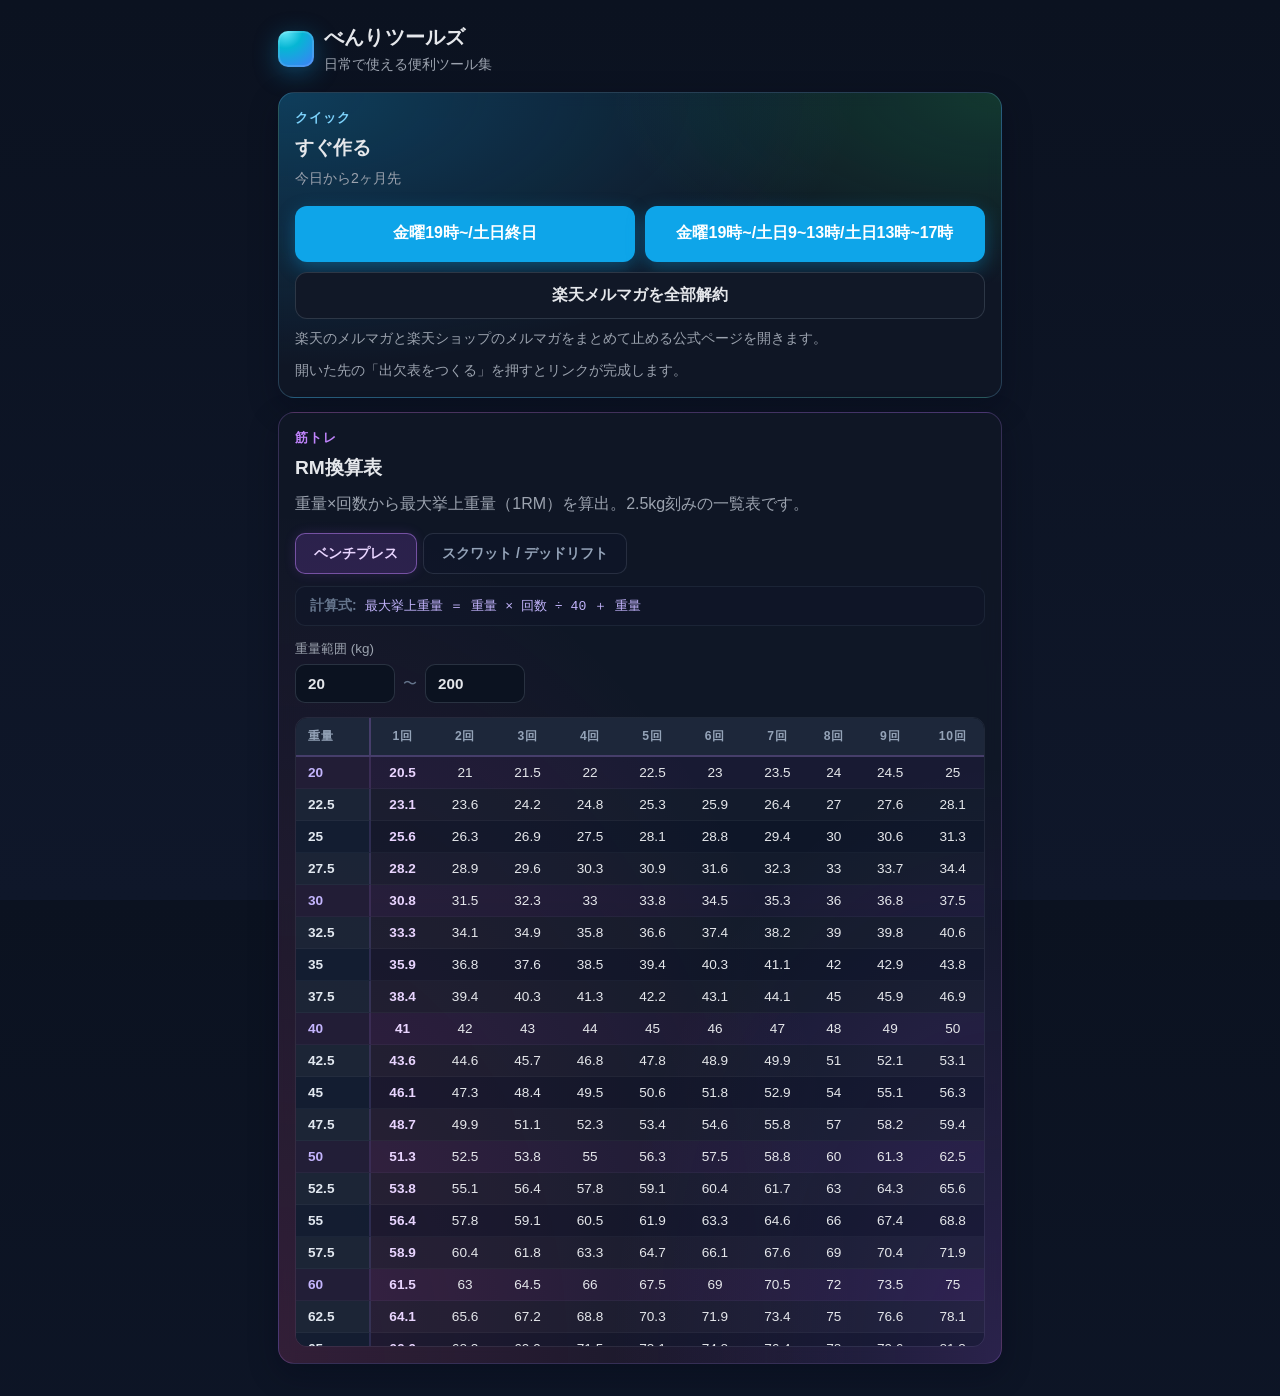
==== index.html @ 3def1c4f "feat: add RM conversion table calculator with adjustable weight ranges and exercise types" ====
<!doctype html>
<html lang="ja">
	<head>
		<meta charset="utf-8" />
		<meta name="viewport" content="width=device-width, initial-scale=1, viewport-fit=cover" />
		<meta name="theme-color" content="#0ea5e9" />
		<title>べんりツールズ</title>
		<link rel="stylesheet" href="styles.css" />
	</head>
	<body>
		<div class="container">
			<header>
				<div class="logo" aria-hidden="true"></div>
				<div>
					<h1>べんりツールズ</h1>
					<p class="desc">日常で使える便利ツール集</p>
				</div>
			</header>

			<div class="card quick-card">
				<p class="eyebrow">クイック</p>
				<h2 class="section-title">すぐ作る</h2>
				<p class="section-copy">今日から2ヶ月先</p>
				<div class="btns hero-actions quick-actions" style="margin-top: 16px;">
					<button id="quickLaunchAllDayBtn">金曜19時~/土日終日</button>
					<button id="quickLaunchSplitBtn">金曜19時~/土日9~13時/土日13時~17時</button>
				</div>
				<div class="btns quick-subactions">
					<button id="openRakutenUnsubscribeBtn" class="secondary">楽天メルマガを全部解約</button>
				</div>
				<p class="muted quick-subnote">楽天のメルマガと楽天ショップのメルマガをまとめて止める公式ページを開きます。</p>
				<p class="muted quick-note">開いた先の「出欠表をつくる」を押すとリンクが完成します。</p>
			</div>

			<div class="card rm-card">
				<p class="eyebrow rm-eyebrow">筋トレ</p>
				<h2 class="section-title">RM換算表</h2>
				<p class="section-copy">重量×回数から最大挙上重量（1RM）を算出。2.5kg刻みの一覧表です。</p>

				<div class="rm-tabs" id="rmTabs">
					<button class="rm-tab is-active" data-tab="bench" id="rmTabBench">ベンチプレス</button>
					<button class="rm-tab" data-tab="squat" id="rmTabSquat">スクワット / デッドリフト</button>
				</div>

				<div class="rm-formula" id="rmFormula">
					<span class="rm-formula-label">計算式:</span>
					<span class="rm-formula-expr" id="rmFormulaExpr">最大挙上重量 ＝ 重量 × 回数 ÷ 40 ＋ 重量</span>
				</div>

				<div class="rm-controls">
					<div class="rm-range-group">
						<label for="rmRangeMin">重量範囲 (kg)</label>
						<div class="rm-range-inputs">
							<input type="number" id="rmRangeMin" value="20" min="0" step="2.5" />
							<span class="rm-range-sep">〜</span>
							<input type="number" id="rmRangeMax" value="200" min="0" step="2.5" />
						</div>
					</div>
				</div>

				<div class="rm-table-wrapper" id="rmTableWrapper">
					<table class="rm-table" id="rmTable">
						<thead id="rmTableHead"></thead>
						<tbody id="rmTableBody"></tbody>
					</table>
				</div>
			</div>
		</div>

		<div id="toast" class="toast" role="status" aria-live="polite">コピーしました</div>
		<script src="script.js" defer></script>
	</body>
</html>
---- styles.css ----
:root {
	--bg: #0b1220;
	--panel: #111827;
	--text: #e5e7eb;
	--sub: #9ca3af;
	--accent: #0ea5e9;
	--accent-2: #22c55e;
	--warn: #f59e0b;
	--radius: 16px;
}

* { box-sizing: border-box; }

html, body { height: 100%; }

html { scroll-behavior: smooth; }

body {
	margin: 0;
	font-family: -apple-system, BlinkMacSystemFont, "Segoe UI", Roboto, "Helvetica Neue", Arial, "Noto Sans JP", "Apple Color Emoji", "Segoe UI Emoji";
	background: linear-gradient(180deg, #0b1220 0%, #0f172a 100%);
	color: var(--text);
}

.container {
	max-width: 780px;
	margin: 0 auto;
	padding: 18px clamp(16px, 4vw, 28px) 32px;
}

header {
	display: flex;
	align-items: center;
	gap: 10px;
	margin: 6px 0 18px;
}

.logo {
	width: 36px;
	height: 36px;
	border-radius: 10px;
	background: radial-gradient(120% 120% at 20% 0%, #67e8f9 0%, #06b6d4 40%, #3b82f6 100%);
	box-shadow: 0 6px 24px rgba(14, 165, 233, 0.35), inset 0 0 0 2px rgba(255, 255, 255, 0.12);
}

h1 {
	font-size: 1.25rem;
	margin: 0;
	font-weight: 700;
	letter-spacing: .01em;
}

p.desc {
	margin: 4px 0 0;
	color: var(--sub);
	font-size: .9rem;
}

h2.section-title {
	margin: 0;
	font-size: 1.2rem;
}

p.eyebrow {
	margin: 0 0 8px;
	color: #7dd3fc;
	font-size: .82rem;
	font-weight: 700;
	letter-spacing: .08em;
	text-transform: uppercase;
}

p.section-copy {
	margin: 10px 0 0;
	color: var(--sub);
	line-height: 1.6;
}

.card {
	background: rgba(17, 24, 39, 0.7);
	border: 1px solid rgba(148, 163, 184, 0.12);
	border-radius: var(--radius);
	padding: 16px;
	backdrop-filter: blur(8px);
	box-shadow: 0 10px 30px rgba(2, 6, 23, 0.3);
}

.grid {
	display: grid;
	gap: 12px;
}

.grid.cols-2 { grid-template-columns: 1fr 1fr; }

.quick-card {
	background:
		radial-gradient(120% 140% at 100% 0%, rgba(34, 197, 94, 0.2) 0%, rgba(34, 197, 94, 0) 45%),
		radial-gradient(160% 180% at 0% 0%, rgba(14, 165, 233, 0.28) 0%, rgba(14, 165, 233, 0) 50%),
		rgba(17, 24, 39, 0.82);
	border-color: rgba(125, 211, 252, 0.22);
	margin-bottom: 14px;
}

.quick-card .section-copy {
	margin-top: 6px;
	font-size: .88rem;
}

.section-head {
	display: flex;
	align-items: flex-start;
	justify-content: space-between;
	gap: 12px;
	margin-bottom: 14px;
}

.quick-meta {
	display: flex;
	flex-wrap: wrap;
	gap: 8px;
	margin-top: 14px;
}

.quick-pill {
	display: inline-flex;
	align-items: center;
	padding: 8px 12px;
	border-radius: 999px;
	background: rgba(11, 18, 32, 0.75);
	border: 1px solid rgba(125, 211, 252, 0.18);
	color: #dbeafe;
	font-size: .88rem;
}

.quick-note {
	margin: 12px 0 0;
	color: #bfdbfe;
	font-size: .88rem;
	line-height: 1.5;
}

.quick-subactions {
	margin-top: 10px;
}

.quick-subactions > * {
	flex: 1 1 100%;
	justify-content: center;
}

.quick-subnote {
	margin: 10px 0 0;
}

label {
	display: block;
	font-size: .88rem;
	color: var(--sub);
	margin-bottom: 6px;
}

input[type="text"],
input[type="time"],
select,
textarea,
input[type="date"] {
	width: 100%;
	background: #0b1220;
	border: 1px solid rgba(148, 163, 184, 0.22);
	color: var(--text);
	padding: 12px 12px;
	border-radius: 12px;
	outline: none;
	font-size: 1rem;
}

textarea {
	min-height: 200px;
	resize: vertical;
}

.inline {
	display: flex;
	gap: 10px;
	align-items: center;
	flex-wrap: wrap;
}

.chip {
	display: inline-flex;
	align-items: center;
	gap: 8px;
	padding: 10px 12px;
	border-radius: 999px;
	background: #0b1220;
	border: 1px solid rgba(148, 163, 184, 0.22);
}

.chip input {
	accent-color: var(--accent);
	width: 18px;
	height: 18px;
}

.toggle-chip {
	cursor: pointer;
	user-select: none;
	transition: border-color .2s ease, background .2s ease, box-shadow .2s ease;
}

.toggle-chip span {
	color: var(--text);
}

.toggle-chip.is-active {
	background: rgba(14, 165, 233, 0.14);
	border-color: rgba(125, 211, 252, 0.55);
	box-shadow: inset 0 0 0 1px rgba(125, 211, 252, 0.16);
}

.btns {
	display: flex;
	gap: 10px;
	flex-wrap: wrap;
}

button,
a.btn {
	appearance: none;
	border: none;
	cursor: pointer;
	text-decoration: none;
	background: var(--accent);
	color: white;
	padding: 12px 16px;
	border-radius: 12px;
	font-weight: 700;
	font-size: 1rem;
	display: inline-flex;
	align-items: center;
	gap: 8px;
	box-shadow: 0 6px 18px rgba(14, 165, 233, 0.35);
}

button.secondary,
a.btn.secondary {
	background: #111827;
	color: var(--text);
	border: 1px solid rgba(148, 163, 184, 0.22);
	box-shadow: none;
}

button.success {
	background: var(--accent-2);
	box-shadow: 0 6px 18px rgba(34, 197, 94, 0.35);
}

button.warn {
	background: var(--warn);
	box-shadow: 0 6px 18px rgba(245, 158, 11, 0.35);
}

.hero-actions button,
.hero-actions a.btn {
	min-height: 56px;
	justify-content: center;
}

.quick-actions {
	display: grid;
	grid-template-columns: 1fr 1fr;
}

.quick-actions button {
	width: 100%;
}

.quick-detail-link {
	margin-top: 10px;
}

.muted {
	color: var(--sub);
	font-size: .9rem;
}

.spacer { height: 10px; }

.divider {
	height: 1px;
	background: rgba(148, 163, 184, 0.12);
	margin: 12px 0;
}

.toast {
	position: fixed;
	left: 50%;
	bottom: 20px;
	transform: translateX(-50%);
	background: #111827;
	color: var(--text);
	border: 1px solid rgba(148, 163, 184, 0.22);
	padding: 10px 14px;
	border-radius: 999px;
	opacity: 0;
	pointer-events: none;
	transition: opacity .25s ease;
}

.toast.show { opacity: 1; }

#advancedSettings { scroll-margin-top: 16px; }

/* ── RM換算表 ─────────────────────────── */
.rm-card {
	background:
		radial-gradient(120% 140% at 100% 100%, rgba(168, 85, 247, 0.18) 0%, rgba(168, 85, 247, 0) 45%),
		radial-gradient(160% 180% at 0% 100%, rgba(236, 72, 153, 0.16) 0%, rgba(236, 72, 153, 0) 50%),
		rgba(17, 24, 39, 0.82);
	border-color: rgba(192, 132, 252, 0.22);
}

.rm-eyebrow {
	color: #c084fc !important;
}

/* タブ */
.rm-tabs {
	display: flex;
	gap: 6px;
	margin: 16px 0 12px;
}

.rm-tab {
	appearance: none;
	border: 1px solid rgba(148, 163, 184, 0.18);
	background: rgba(15, 23, 42, 0.5);
	color: #94a3b8;
	padding: 10px 18px;
	border-radius: 10px;
	font-size: .88rem;
	font-weight: 600;
	cursor: pointer;
	box-shadow: none;
	transition: all .2s ease;
}

.rm-tab:hover {
	background: rgba(168, 85, 247, 0.08);
	color: #c4b5fd;
}

.rm-tab.is-active {
	background: rgba(168, 85, 247, 0.18);
	border-color: rgba(192, 132, 252, 0.5);
	color: #e9d5ff;
	box-shadow: 0 0 12px rgba(168, 85, 247, 0.15);
}

/* 計算式表示 */
.rm-formula {
	display: flex;
	align-items: center;
	gap: 8px;
	flex-wrap: wrap;
	padding: 10px 14px;
	border-radius: 10px;
	background: rgba(15, 23, 42, 0.6);
	border: 1px solid rgba(148, 163, 184, 0.1);
	margin-bottom: 14px;
	font-size: .86rem;
}

.rm-formula-label {
	color: #64748b;
	font-weight: 600;
}

.rm-formula-expr {
	color: #c4b5fd;
	font-weight: 500;
	font-family: "SF Mono", "Fira Code", monospace;
	font-size: .82rem;
}

/* 重量範囲コントロール */
.rm-controls {
	margin-bottom: 14px;
}

.rm-range-group label {
	display: block;
	font-size: .84rem;
	color: var(--sub);
	margin-bottom: 6px;
}

.rm-range-inputs {
	display: flex;
	align-items: center;
	gap: 8px;
}

.rm-range-inputs input[type="number"] {
	width: 100px;
	background: #0b1220;
	border: 1px solid rgba(148, 163, 184, 0.22);
	color: var(--text);
	padding: 10px 12px;
	border-radius: 10px;
	outline: none;
	font-size: .95rem;
	font-weight: 600;
	font-variant-numeric: tabular-nums;
	transition: border-color .2s ease, box-shadow .2s ease;
}

.rm-range-inputs input[type="number"]:focus {
	border-color: rgba(192, 132, 252, 0.55);
	box-shadow: 0 0 0 3px rgba(168, 85, 247, 0.15);
}

.rm-range-sep {
	color: #64748b;
	font-size: .9rem;
}

/* テーブルラッパー */
.rm-table-wrapper {
	overflow-x: auto;
	border-radius: 12px;
	border: 1px solid rgba(148, 163, 184, 0.12);
	margin-top: 8px;
	max-height: 70vh;
	overflow-y: auto;
}

/* テーブル本体 */
.rm-table {
	border-collapse: separate;
	border-spacing: 0;
	font-size: .85rem;
	white-space: nowrap;
	min-width: 100%;
}

/* ヘッダー */
.rm-table th {
	position: sticky;
	top: 0;
	z-index: 3;
	background: rgba(30, 41, 59, 0.97);
	color: #94a3b8;
	font-weight: 700;
	font-size: .76rem;
	letter-spacing: .06em;
	text-transform: uppercase;
	padding: 10px 12px;
	text-align: center;
	border-bottom: 2px solid rgba(192, 132, 252, 0.25);
	backdrop-filter: blur(6px);
}

.rm-table th:first-child {
	position: sticky;
	left: 0;
	z-index: 4;
	text-align: left;
	border-right: 2px solid rgba(192, 132, 252, 0.25);
	min-width: 70px;
}

/* セル */
.rm-table td {
	padding: 8px 12px;
	border-bottom: 1px solid rgba(148, 163, 184, 0.06);
	color: var(--text);
	text-align: center;
	font-variant-numeric: tabular-nums;
	transition: background .12s ease;
}

/* 重量列（固定） */
.rm-table td:first-child {
	position: sticky;
	left: 0;
	z-index: 1;
	text-align: left;
	font-weight: 700;
	color: #e2e8f0;
	border-right: 2px solid rgba(192, 132, 252, 0.15);
	min-width: 70px;
}

/* 行の背景 */
.rm-table tbody tr {
	background: rgba(15, 23, 42, 0.45);
}

.rm-table tbody tr:nth-child(even) {
	background: rgba(30, 41, 59, 0.3);
}

/* 固定セルの背景を行に合わせる */
.rm-table tbody tr td:first-child {
	background: rgba(20, 30, 50, 0.97);
}

.rm-table tbody tr:nth-child(even) td:first-child {
	background: rgba(28, 38, 55, 0.97);
}

/* 10kg区切り行のハイライト */
.rm-table tbody tr.rm-row-10k {
	background: rgba(168, 85, 247, 0.06);
}

.rm-table tbody tr.rm-row-10k td:first-child {
	background: rgba(35, 30, 55, 0.97);
	color: #c4b5fd;
}

/* ホバー */
.rm-table tbody tr:hover {
	background: rgba(168, 85, 247, 0.1);
}

.rm-table tbody tr:hover td:first-child {
	background: rgba(55, 35, 80, 0.97);
}

/* 1RM列（2列目）のハイライト */
.rm-table td.rm-cell-1rm {
	font-weight: 700;
	color: #e9d5ff;
}

/* 参考リンク */
.rm-source {
	margin: 12px 0 0;
}

.rm-source a {
	color: #a78bfa;
	text-decoration: none;
	border-bottom: 1px solid rgba(167, 139, 250, 0.3);
	transition: color .2s ease;
}

.rm-source a:hover {
	color: #c4b5fd;
}

@media (max-width: 720px) {
	.grid.cols-2 { grid-template-columns: 1fr; }

	header { align-items: flex-start; }

	.hero-actions { flex-direction: column; }

	.hero-actions button,
	.hero-actions a.btn { width: 100%; }

	.quick-actions {
		grid-template-columns: 1fr;
	}

	.rm-tabs {
		flex-direction: column;
	}

	.rm-tab {
		width: 100%;
		text-align: center;
	}

	.rm-range-inputs input[type="number"] {
		width: 80px;
	}

	.rm-table th,
	.rm-table td {
		padding: 7px 8px;
		font-size: .78rem;
	}

	.rm-table th:first-child,
	.rm-table td:first-child {
		min-width: 58px;
	}
}
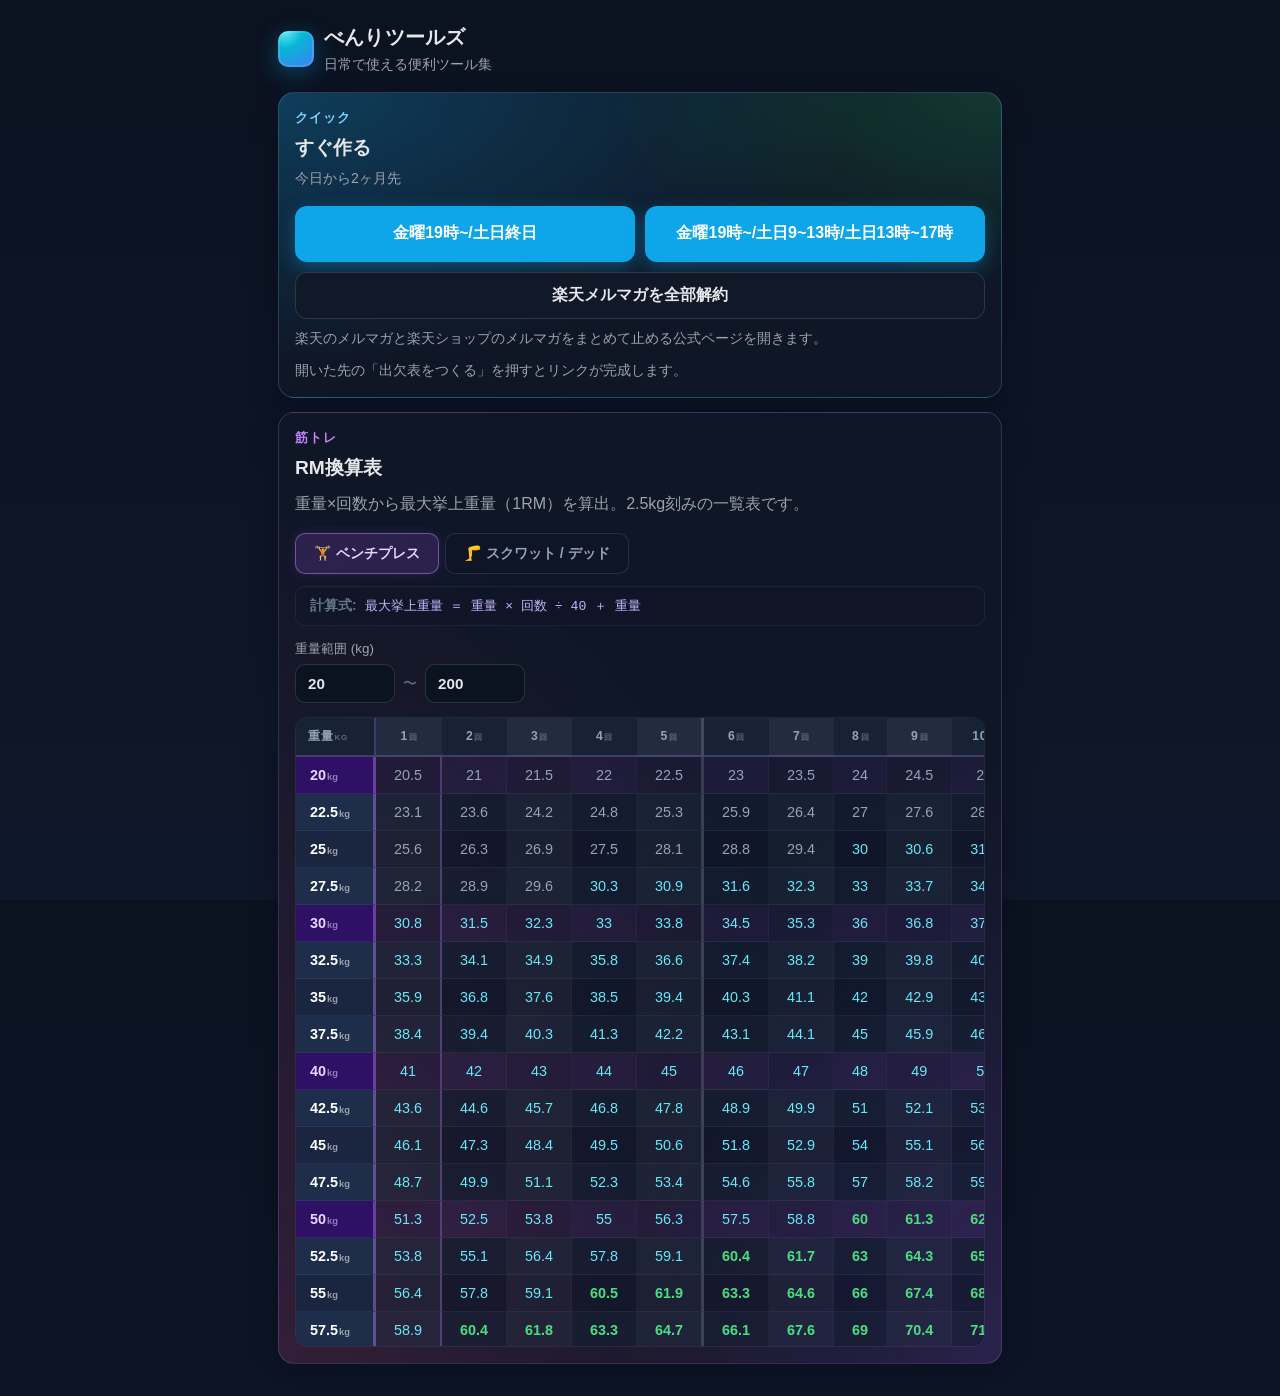
==== commit 96afdd8e: "feat: add power level styling to RM table and enhance visual hierarchy with color-coded cells" ====
--- a/index.html
+++ b/index.html
@@ -1,73 +1,76 @@
 <!doctype html>
 <html lang="ja">
-	<head>
-		<meta charset="utf-8" />
-		<meta name="viewport" content="width=device-width, initial-scale=1, viewport-fit=cover" />
-		<meta name="theme-color" content="#0ea5e9" />
-		<title>べんりツールズ</title>
-		<link rel="stylesheet" href="styles.css" />
-	</head>
-	<body>
-		<div class="container">
-			<header>
-				<div class="logo" aria-hidden="true"></div>
-				<div>
-					<h1>べんりツールズ</h1>
-					<p class="desc">日常で使える便利ツール集</p>
-				</div>
-			</header>
 
-			<div class="card quick-card">
-				<p class="eyebrow">クイック</p>
-				<h2 class="section-title">すぐ作る</h2>
-				<p class="section-copy">今日から2ヶ月先</p>
-				<div class="btns hero-actions quick-actions" style="margin-top: 16px;">
-					<button id="quickLaunchAllDayBtn">金曜19時~/土日終日</button>
-					<button id="quickLaunchSplitBtn">金曜19時~/土日9~13時/土日13時~17時</button>
-				</div>
-				<div class="btns quick-subactions">
-					<button id="openRakutenUnsubscribeBtn" class="secondary">楽天メルマガを全部解約</button>
-				</div>
-				<p class="muted quick-subnote">楽天のメルマガと楽天ショップのメルマガをまとめて止める公式ページを開きます。</p>
-				<p class="muted quick-note">開いた先の「出欠表をつくる」を押すとリンクが完成します。</p>
+<head>
+	<meta charset="utf-8" />
+	<meta name="viewport" content="width=device-width, initial-scale=1, viewport-fit=cover" />
+	<meta name="theme-color" content="#0ea5e9" />
+	<title>べんりツールズ</title>
+	<link rel="stylesheet" href="styles.css" />
+</head>
+
+<body>
+	<div class="container">
+		<header>
+			<div class="logo" aria-hidden="true"></div>
+			<div>
+				<h1>べんりツールズ</h1>
+				<p class="desc">日常で使える便利ツール集</p>
+			</div>
+		</header>
+
+		<div class="card quick-card">
+			<p class="eyebrow">クイック</p>
+			<h2 class="section-title">すぐ作る</h2>
+			<p class="section-copy">今日から2ヶ月先</p>
+			<div class="btns hero-actions quick-actions" style="margin-top: 16px;">
+				<button id="quickLaunchAllDayBtn">金曜19時~/土日終日</button>
+				<button id="quickLaunchSplitBtn">金曜19時~/土日9~13時/土日13時~17時</button>
+			</div>
+			<div class="btns quick-subactions">
+				<button id="openRakutenUnsubscribeBtn" class="secondary">楽天メルマガを全部解約</button>
+			</div>
+			<p class="muted quick-subnote">楽天のメルマガと楽天ショップのメルマガをまとめて止める公式ページを開きます。</p>
+			<p class="muted quick-note">開いた先の「出欠表をつくる」を押すとリンクが完成します。</p>
+		</div>
+
+		<div class="card rm-card">
+			<p class="eyebrow rm-eyebrow">筋トレ</p>
+			<h2 class="section-title">RM換算表</h2>
+			<p class="section-copy">重量×回数から最大挙上重量（1RM）を算出。2.5kg刻みの一覧表です。</p>
+
+			<div class="rm-tabs" id="rmTabs">
+				<button class="rm-tab is-active" data-tab="bench" id="rmTabBench">🏋️ ベンチプレス</button>
+				<button class="rm-tab" data-tab="squat" id="rmTabSquat">🦵 スクワット / デッド</button>
 			</div>
 
-			<div class="card rm-card">
-				<p class="eyebrow rm-eyebrow">筋トレ</p>
-				<h2 class="section-title">RM換算表</h2>
-				<p class="section-copy">重量×回数から最大挙上重量（1RM）を算出。2.5kg刻みの一覧表です。</p>
+			<div class="rm-formula" id="rmFormula">
+				<span class="rm-formula-label">計算式:</span>
+				<span class="rm-formula-expr" id="rmFormulaExpr">最大挙上重量 ＝ 重量 × 回数 ÷ 40 ＋ 重量</span>
+			</div>
 
-				<div class="rm-tabs" id="rmTabs">
-					<button class="rm-tab is-active" data-tab="bench" id="rmTabBench">ベンチプレス</button>
-					<button class="rm-tab" data-tab="squat" id="rmTabSquat">スクワット / デッドリフト</button>
-				</div>
-
-				<div class="rm-formula" id="rmFormula">
-					<span class="rm-formula-label">計算式:</span>
-					<span class="rm-formula-expr" id="rmFormulaExpr">最大挙上重量 ＝ 重量 × 回数 ÷ 40 ＋ 重量</span>
-				</div>
-
-				<div class="rm-controls">
-					<div class="rm-range-group">
-						<label for="rmRangeMin">重量範囲 (kg)</label>
-						<div class="rm-range-inputs">
-							<input type="number" id="rmRangeMin" value="20" min="0" step="2.5" />
-							<span class="rm-range-sep">〜</span>
-							<input type="number" id="rmRangeMax" value="200" min="0" step="2.5" />
-						</div>
+			<div class="rm-controls">
+				<div class="rm-range-group">
+					<label for="rmRangeMin">重量範囲 (kg)</label>
+					<div class="rm-range-inputs">
+						<input type="number" id="rmRangeMin" value="20" min="0" step="2.5" />
+						<span class="rm-range-sep">〜</span>
+						<input type="number" id="rmRangeMax" value="200" min="0" step="2.5" />
 					</div>
 				</div>
+			</div>
 
-				<div class="rm-table-wrapper" id="rmTableWrapper">
-					<table class="rm-table" id="rmTable">
-						<thead id="rmTableHead"></thead>
-						<tbody id="rmTableBody"></tbody>
-					</table>
-				</div>
+			<div class="rm-table-wrapper" id="rmTableWrapper">
+				<table class="rm-table" id="rmTable">
+					<thead id="rmTableHead"></thead>
+					<tbody id="rmTableBody"></tbody>
+				</table>
 			</div>
 		</div>
+	</div>
 
-		<div id="toast" class="toast" role="status" aria-live="polite">コピーしました</div>
-		<script src="script.js" defer></script>
-	</body>
-</html>
+	<div id="toast" class="toast" role="status" aria-live="polite">コピーしました</div>
+	<script src="script.js" defer></script>
+</body>
+
+</html>
--- a/styles.css
+++ b/styles.css
@@ -9,11 +9,18 @@
 	--radius: 16px;
 }
 
-* { box-sizing: border-box; }
-
-html, body { height: 100%; }
-
-html { scroll-behavior: smooth; }
+* {
+	box-sizing: border-box;
+}
+
+html,
+body {
+	height: 100%;
+}
+
+html {
+	scroll-behavior: smooth;
+}
 
 body {
 	margin: 0;
@@ -90,7 +97,9 @@
 	gap: 12px;
 }
 
-.grid.cols-2 { grid-template-columns: 1fr 1fr; }
+.grid.cols-2 {
+	grid-template-columns: 1fr 1fr;
+}
 
 .quick-card {
 	background:
@@ -143,7 +152,7 @@
 	margin-top: 10px;
 }
 
-.quick-subactions > * {
+.quick-subactions>* {
 	flex: 1 1 100%;
 	justify-content: center;
 }
@@ -284,7 +293,9 @@
 	font-size: .9rem;
 }
 
-.spacer { height: 10px; }
+.spacer {
+	height: 10px;
+}
 
 .divider {
 	height: 1px;
@@ -307,9 +318,13 @@
 	transition: opacity .25s ease;
 }
 
-.toast.show { opacity: 1; }
-
-#advancedSettings { scroll-margin-top: 16px; }
+.toast.show {
+	opacity: 1;
+}
+
+#advancedSettings {
+	scroll-margin-top: 16px;
+}
 
 /* ── RM換算表 ─────────────────────────── */
 .rm-card {
@@ -472,94 +487,138 @@
 
 /* セル */
 .rm-table td {
-	padding: 8px 12px;
-	border-bottom: 1px solid rgba(148, 163, 184, 0.06);
-	color: var(--text);
+	padding: 10px 14px;
+	border-bottom: 1px solid rgba(148, 163, 184, 0.1);
+	border-right: 1px solid rgba(148, 163, 184, 0.06);
 	text-align: center;
 	font-variant-numeric: tabular-nums;
-	transition: background .12s ease;
-}
-
-/* 重量列（固定） */
+	font-size: .9rem;
+	position: relative;
+}
+
+.rm-table td small,
+.rm-table th small {
+	font-size: .65em;
+	opacity: .55;
+	margin-left: 1px;
+}
+
+/* ── 奇数列・偶数列で背景をはっきり分ける ── */
+.rm-table td:nth-child(odd) {
+	background: rgba(15, 23, 42, 0.6);
+}
+.rm-table td:nth-child(even) {
+	background: rgba(30, 41, 59, 0.45);
+}
+
+/* ── ヘッダーも列ごとに色分け ── */
+.rm-table th:nth-child(odd) {
+	background: rgba(25, 35, 55, 0.98);
+}
+.rm-table th:nth-child(even) {
+	background: rgba(35, 45, 65, 0.98);
+}
+
+/* ── 5回ごとに太い縦線 ── */
+.rm-table td:nth-child(6),
+.rm-table th:nth-child(6) {
+	border-right: 3px solid rgba(148, 163, 184, 0.25);
+}
+
+/* ── 重量列（左固定） ── */
 .rm-table td:first-child {
 	position: sticky;
 	left: 0;
-	z-index: 1;
+	z-index: 2;
 	text-align: left;
-	font-weight: 700;
-	color: #e2e8f0;
-	border-right: 2px solid rgba(192, 132, 252, 0.15);
-	min-width: 70px;
-}
-
-/* 行の背景 */
-.rm-table tbody tr {
-	background: rgba(15, 23, 42, 0.45);
-}
-
-.rm-table tbody tr:nth-child(even) {
-	background: rgba(30, 41, 59, 0.3);
-}
-
-/* 固定セルの背景を行に合わせる */
-.rm-table tbody tr td:first-child {
-	background: rgba(20, 30, 50, 0.97);
-}
-
+	font-weight: 800;
+	color: #fff;
+	background: #1a2540 !important;
+	border-right: 3px solid rgba(192, 132, 252, 0.4);
+	min-width: 80px;
+}
+
+/* ── 行の背景（偶数行） ── */
+.rm-table tbody tr:nth-child(even) td:nth-child(odd) {
+	background: rgba(20, 30, 50, 0.6);
+}
+.rm-table tbody tr:nth-child(even) td:nth-child(even) {
+	background: rgba(35, 48, 68, 0.45);
+}
 .rm-table tbody tr:nth-child(even) td:first-child {
-	background: rgba(28, 38, 55, 0.97);
-}
-
-/* 10kg区切り行のハイライト */
-.rm-table tbody tr.rm-row-10k {
-	background: rgba(168, 85, 247, 0.06);
-}
-
+	background: #1e2d4a !important;
+}
+
+/* ── 10kg区切り行 ── */
+.rm-table tbody tr.rm-row-10k td:nth-child(odd) {
+	background: rgba(88, 50, 140, 0.18);
+}
+.rm-table tbody tr.rm-row-10k td:nth-child(even) {
+	background: rgba(88, 50, 140, 0.12);
+}
 .rm-table tbody tr.rm-row-10k td:first-child {
-	background: rgba(35, 30, 55, 0.97);
-	color: #c4b5fd;
-}
-
-/* ホバー */
-.rm-table tbody tr:hover {
-	background: rgba(168, 85, 247, 0.1);
-}
-
+	background: #2e1065 !important;
+	color: #e9d5ff;
+}
+
+/* ── パワーレベル色（カーソルなしでも一目でわかる） ── */
+.rm-lv1 { color: #94a3b8; }
+.rm-lv2 { color: #67e8f9; }
+.rm-lv3 { color: #4ade80; font-weight: 600; }
+.rm-lv4 { color: #fbbf24; font-weight: 700; }
+.rm-lv5 { color: #fb923c; font-weight: 700; }
+.rm-lv6 { color: #f87171; font-weight: 800; }
+.rm-lv7 { color: #e879f9; font-weight: 800; text-shadow: 0 0 6px rgba(232, 121, 249, 0.3); }
+
+/* ── ホバー時のクロスハイライト ── */
+.rm-table tbody tr:hover td {
+	filter: brightness(1.3);
+}
 .rm-table tbody tr:hover td:first-child {
-	background: rgba(55, 35, 80, 0.97);
-}
-
-/* 1RM列（2列目）のハイライト */
+	background: rgba(55, 35, 80, 0.98) !important;
+}
+
+.rm-table td:hover::after {
+	content: "";
+	position: absolute;
+	background-color: rgba(168, 85, 247, 0.08);
+	left: 0;
+	top: -5000px;
+	height: 10000px;
+	width: 100%;
+	z-index: -1;
+	pointer-events: none;
+}
+
+.rm-table td:hover {
+	outline: 2px solid rgba(192, 132, 252, 0.7);
+	outline-offset: -2px;
+	color: #fff !important;
+	z-index: 5;
+}
+
+/* ── 1RM列の強調 ── */
 .rm-table td.rm-cell-1rm {
-	font-weight: 700;
-	color: #e9d5ff;
-}
-
-/* 参考リンク */
-.rm-source {
-	margin: 12px 0 0;
-}
-
-.rm-source a {
-	color: #a78bfa;
-	text-decoration: none;
-	border-bottom: 1px solid rgba(167, 139, 250, 0.3);
-	transition: color .2s ease;
-}
-
-.rm-source a:hover {
-	color: #c4b5fd;
+	border-right: 2px solid rgba(192, 132, 252, 0.3);
 }
 
 @media (max-width: 720px) {
-	.grid.cols-2 { grid-template-columns: 1fr; }
-
-	header { align-items: flex-start; }
-
-	.hero-actions { flex-direction: column; }
+	.grid.cols-2 {
+		grid-template-columns: 1fr;
+	}
+
+	header {
+		align-items: flex-start;
+	}
+
+	.hero-actions {
+		flex-direction: column;
+	}
 
 	.hero-actions button,
-	.hero-actions a.btn { width: 100%; }
+	.hero-actions a.btn {
+		width: 100%;
+	}
 
 	.quick-actions {
 		grid-template-columns: 1fr;
@@ -588,4 +647,4 @@
 	.rm-table td:first-child {
 		min-width: 58px;
 	}
-}
+}
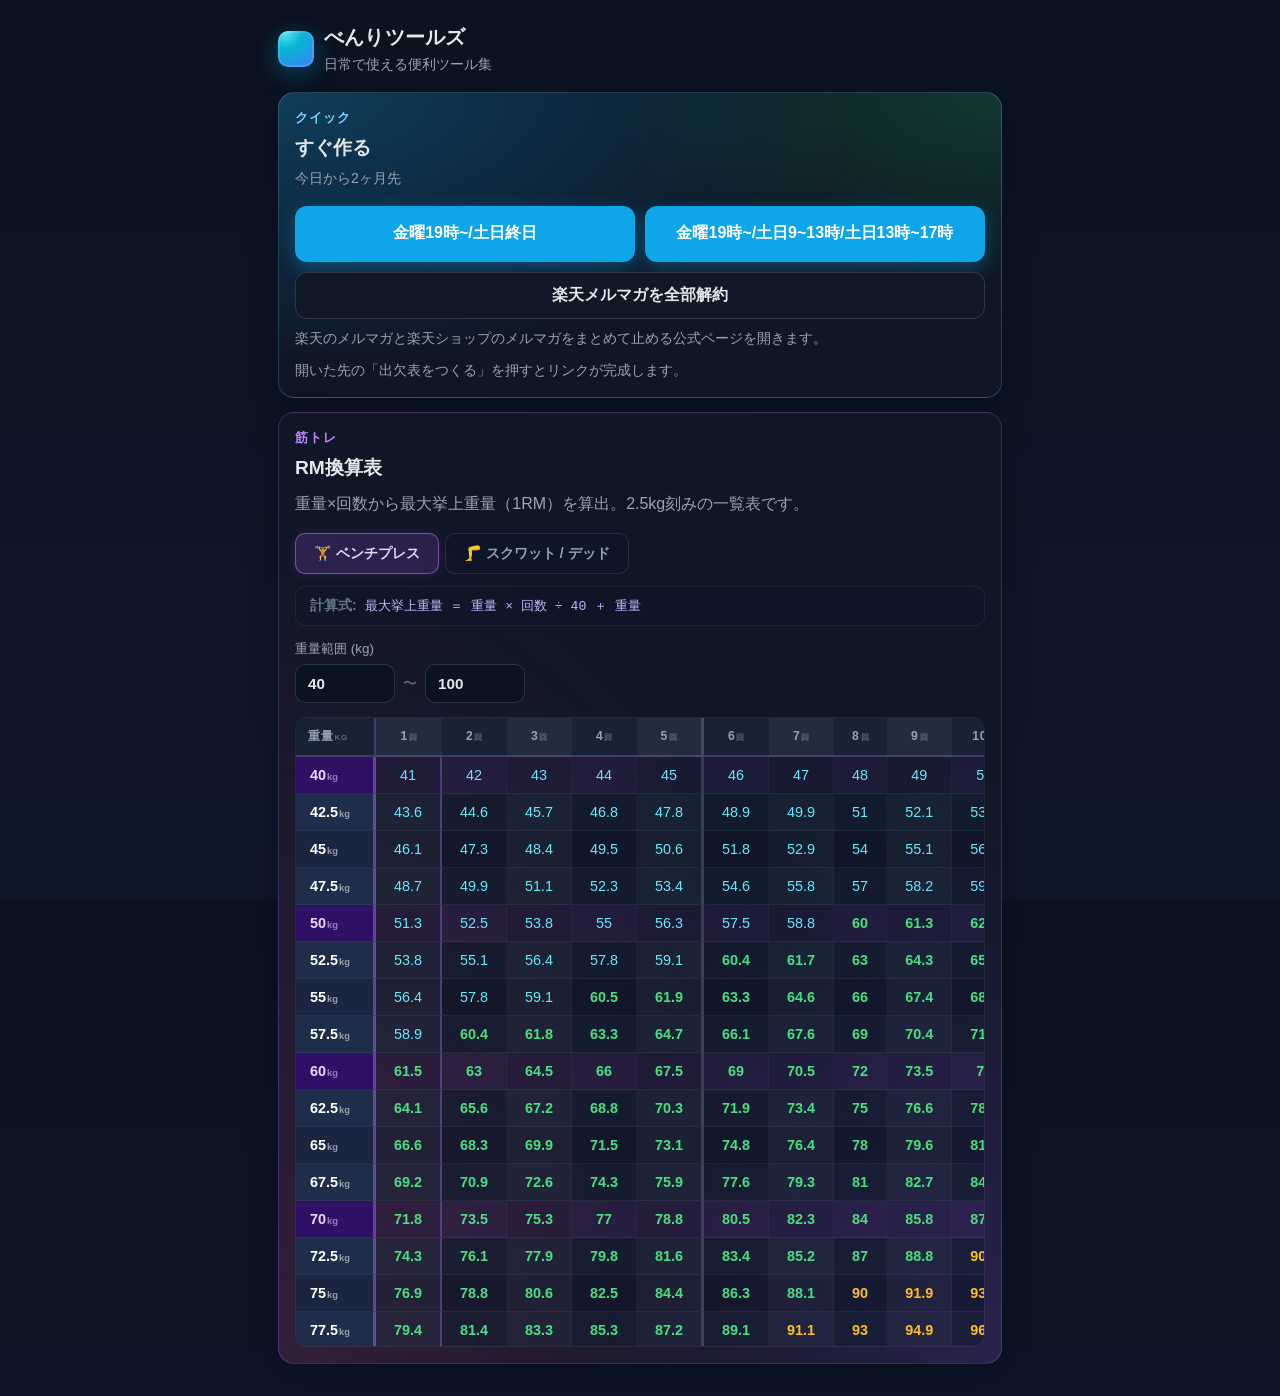
==== commit 9bf243e5: "feat: update RM range inputs and enhance table highlight styles for better visibility" ====
--- a/index.html
+++ b/index.html
@@ -53,9 +53,9 @@
 				<div class="rm-range-group">
 					<label for="rmRangeMin">重量範囲 (kg)</label>
 					<div class="rm-range-inputs">
-						<input type="number" id="rmRangeMin" value="20" min="0" step="2.5" />
+						<input type="number" id="rmRangeMin" value="40" min="0" step="2.5" />
 						<span class="rm-range-sep">〜</span>
-						<input type="number" id="rmRangeMax" value="200" min="0" step="2.5" />
+						<input type="number" id="rmRangeMax" value="100" min="0" step="2.5" />
 					</div>
 				</div>
 			</div>
--- a/styles.css
+++ b/styles.css
@@ -570,31 +570,54 @@
 .rm-lv6 { color: #f87171; font-weight: 800; }
 .rm-lv7 { color: #e879f9; font-weight: 800; text-shadow: 0 0 6px rgba(232, 121, 249, 0.3); }
 
-/* ── ホバー時のクロスハイライト ── */
-.rm-table tbody tr:hover td {
-	filter: brightness(1.3);
-}
-.rm-table tbody tr:hover td:first-child {
-	background: rgba(55, 35, 80, 0.98) !important;
-}
-
-.rm-table td:hover::after {
-	content: "";
-	position: absolute;
-	background-color: rgba(168, 85, 247, 0.08);
-	left: 0;
-	top: -5000px;
-	height: 10000px;
-	width: 100%;
-	z-index: -1;
-	pointer-events: none;
-}
-
-.rm-table td:hover {
-	outline: 2px solid rgba(192, 132, 252, 0.7);
-	outline-offset: -2px;
+/* ── 選択ハイライト（JS でクラスを付与） ── */
+
+/* 選択した行: 背景を明るい紫に */
+.rm-table tbody tr.rm-highlight-row td {
+	background: rgba(168, 85, 247, 0.25) !important;
+	filter: brightness(1.4);
+	color: #ffffff !important;
+	text-shadow: 0 1px 2px rgba(0, 0, 0, 0.45);
+}
+.rm-table tbody tr.rm-highlight-row td:first-child {
+	background: #4c1d95 !important;
 	color: #fff !important;
-	z-index: 5;
+	filter: none;
+}
+
+/* 選択した列: 背景を白にして完全に色反転（最も目立つ） */
+.rm-table td.rm-highlight-col {
+	background: #f8fafc !important;
+	color: #0f172a !important;
+	font-weight: 800 !important;
+	filter: none !important;
+	text-shadow: none !important;
+	z-index: 2;
+	position: relative;
+	outline: none;
+}
+
+/* 選択したヘッダー: 濃い紫で反転 */
+.rm-table th.rm-highlight-col {
+	background: #7c3aed !important;
+	color: #fff !important;
+	filter: none;
+}
+
+/* 交差セル: 鮮明な紫で浮かび上がらせる */
+.rm-table td.rm-highlight-cell {
+	background: #a855f7 !important;
+	color: #ffffff !important;
+	font-weight: 900 !important;
+	filter: none !important;
+	outline: 3px solid #d8b4fe;
+	outline-offset: -1px;
+	z-index: 10;
+	position: relative;
+	text-shadow: 0 1px 2px rgba(0,0,0,0.4) !important;
+	transform: scale(1.15);
+	box-shadow: 0 0 20px rgba(168, 85, 247, 0.6);
+	border-radius: 4px;
 }
 
 /* ── 1RM列の強調 ── */
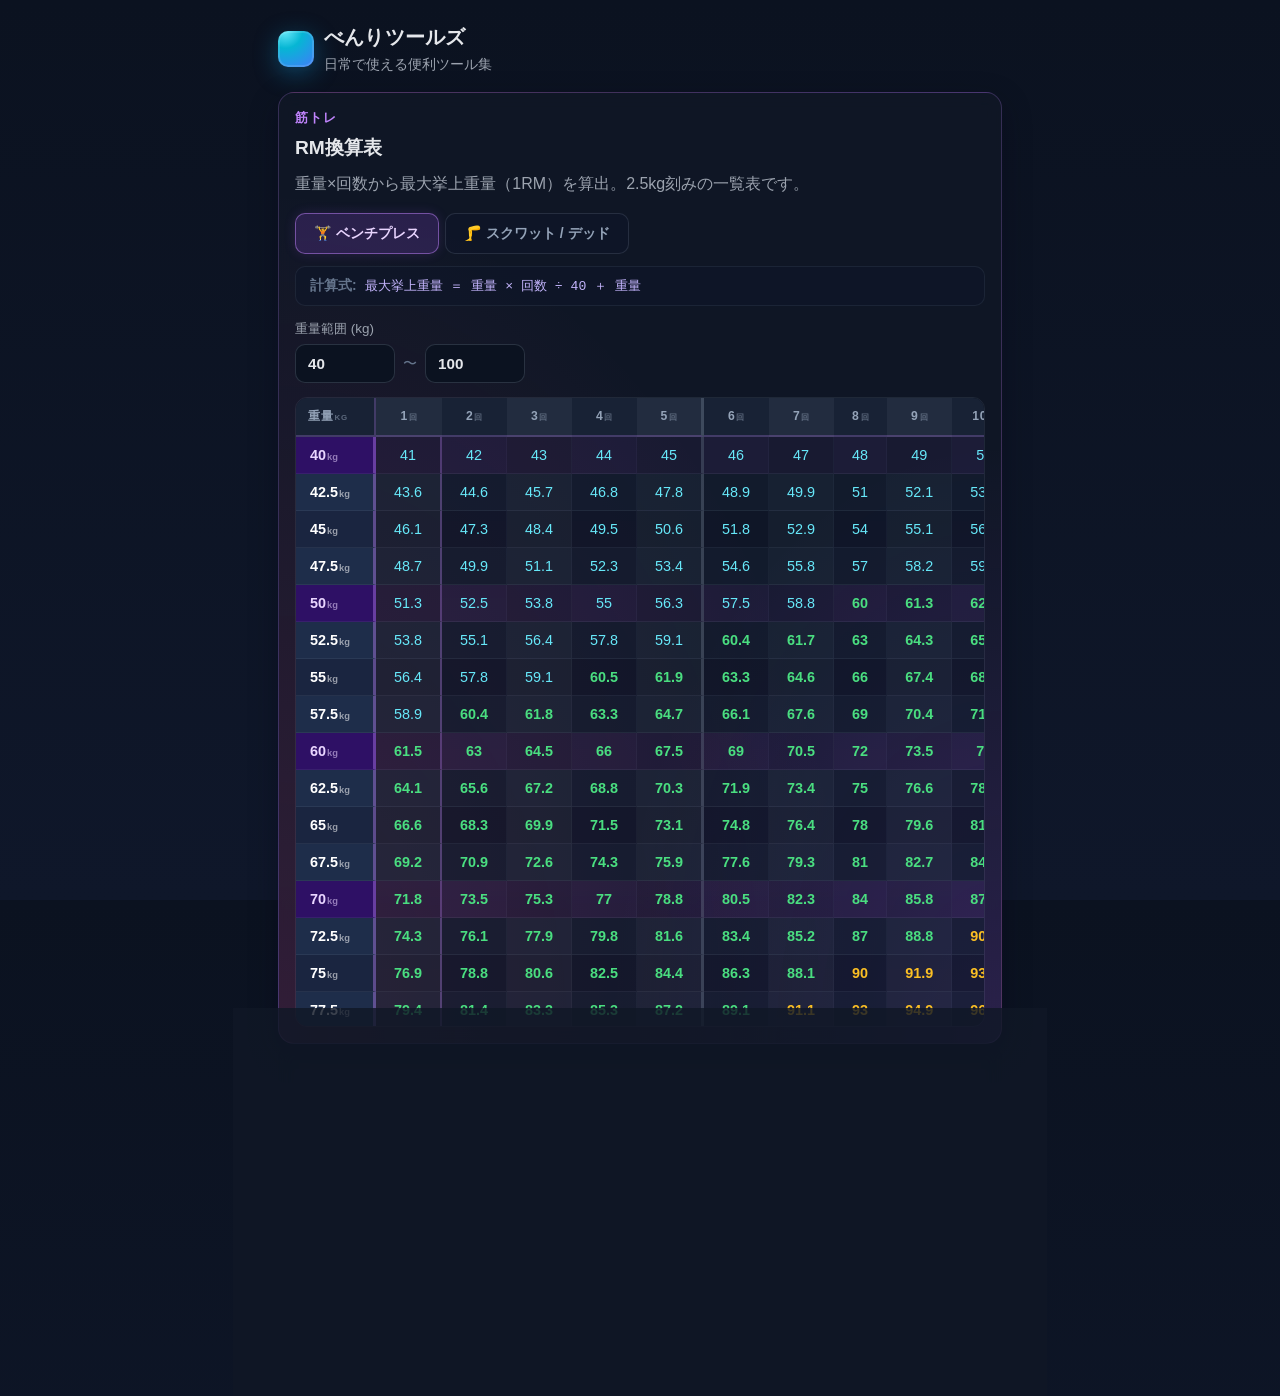
==== commit 9386e762: "feat: reorganize quick launch card for improved accessibility and clarity Co-authored-by: Copilot <c" ====
--- a/index.html
+++ b/index.html
@@ -18,21 +18,6 @@
 				<p class="desc">日常で使える便利ツール集</p>
 			</div>
 		</header>
-
-		<div class="card quick-card">
-			<p class="eyebrow">クイック</p>
-			<h2 class="section-title">すぐ作る</h2>
-			<p class="section-copy">今日から2ヶ月先</p>
-			<div class="btns hero-actions quick-actions" style="margin-top: 16px;">
-				<button id="quickLaunchAllDayBtn">金曜19時~/土日終日</button>
-				<button id="quickLaunchSplitBtn">金曜19時~/土日9~13時/土日13時~17時</button>
-			</div>
-			<div class="btns quick-subactions">
-				<button id="openRakutenUnsubscribeBtn" class="secondary">楽天メルマガを全部解約</button>
-			</div>
-			<p class="muted quick-subnote">楽天のメルマガと楽天ショップのメルマガをまとめて止める公式ページを開きます。</p>
-			<p class="muted quick-note">開いた先の「出欠表をつくる」を押すとリンクが完成します。</p>
-		</div>
 
 		<div class="card rm-card">
 			<p class="eyebrow rm-eyebrow">筋トレ</p>
@@ -67,6 +52,21 @@
 				</table>
 			</div>
 		</div>
+
+		<div class="card quick-card">
+			<p class="eyebrow">クイック</p>
+			<h2 class="section-title">すぐ作る</h2>
+			<p class="section-copy">今日から2ヶ月先</p>
+			<div class="btns hero-actions quick-actions" style="margin-top: 16px;">
+				<button id="quickLaunchAllDayBtn">金曜19時~/土日終日</button>
+				<button id="quickLaunchSplitBtn">金曜19時~/土日9~13時/土日13時~17時</button>
+			</div>
+			<div class="btns quick-subactions">
+				<button id="openRakutenUnsubscribeBtn" class="secondary">楽天メルマガを全部解約</button>
+			</div>
+			<p class="muted quick-subnote">楽天のメルマガと楽天ショップのメルマガをまとめて止める公式ページを開きます。</p>
+			<p class="muted quick-note">開いた先の「出欠表をつくる」を押すとリンクが完成します。</p>
+		</div>
 	</div>
 
 	<div id="toast" class="toast" role="status" aria-live="polite">コピーしました</div>
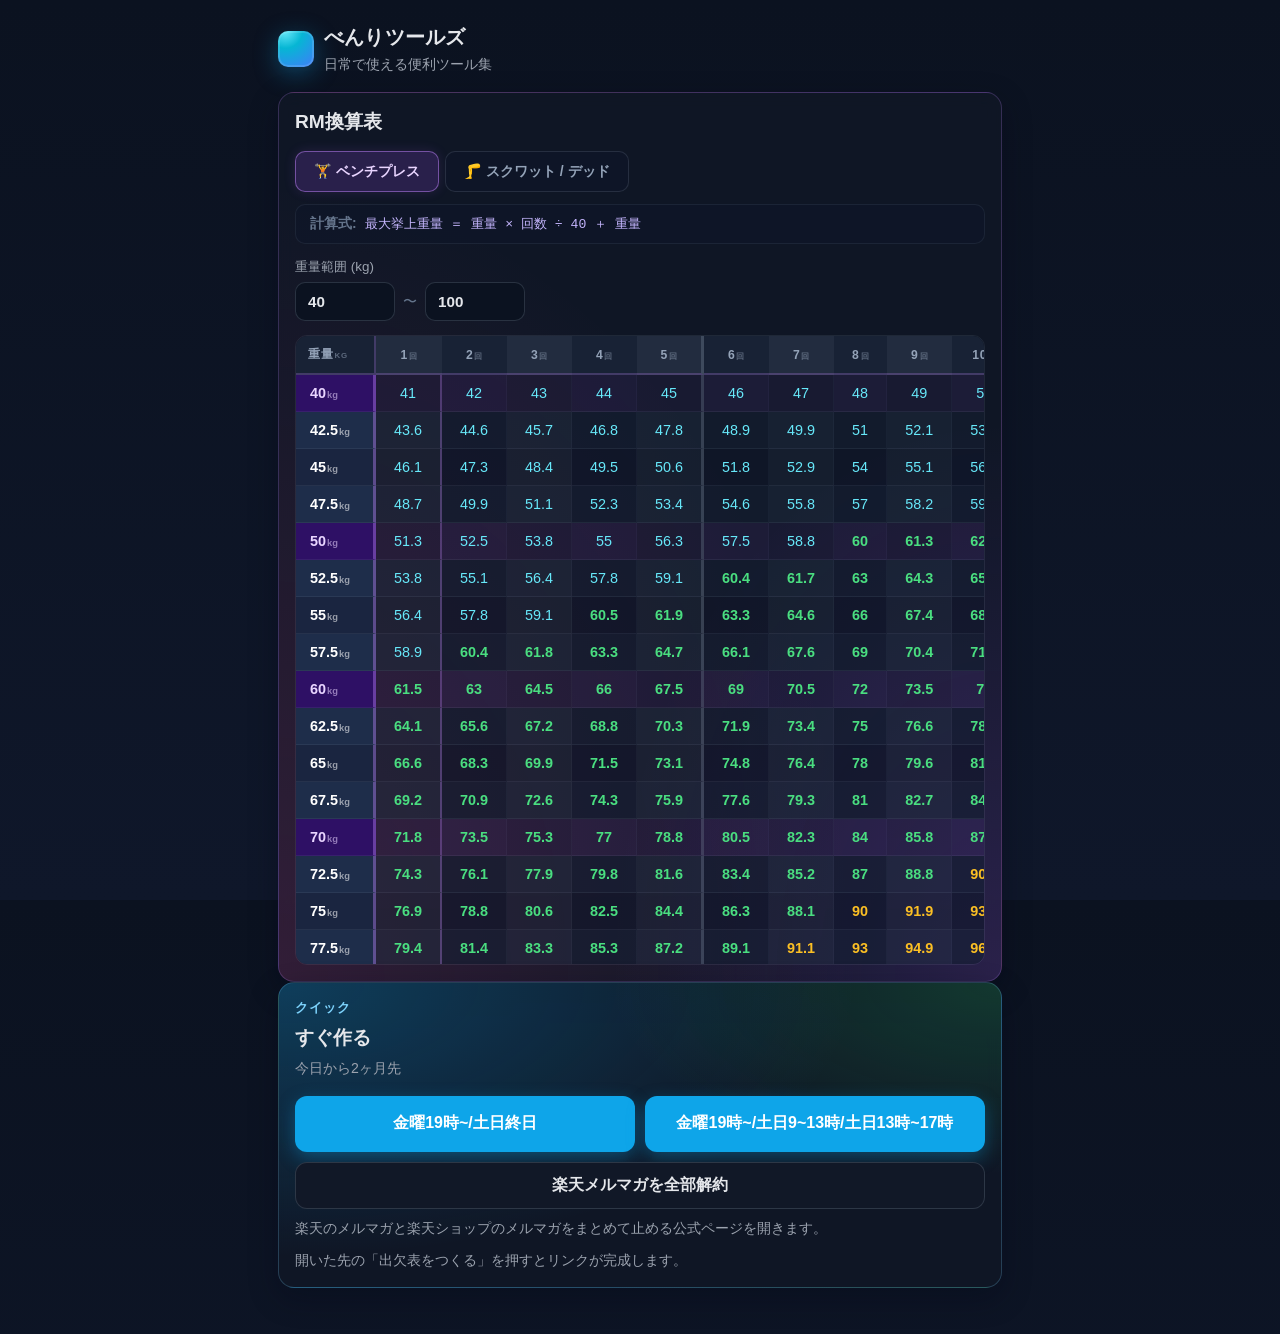
==== commit d1b0257f: "文字減らし" ====
--- a/index.html
+++ b/index.html
@@ -20,9 +20,7 @@
 		</header>
 
 		<div class="card rm-card">
-			<p class="eyebrow rm-eyebrow">筋トレ</p>
 			<h2 class="section-title">RM換算表</h2>
-			<p class="section-copy">重量×回数から最大挙上重量（1RM）を算出。2.5kg刻みの一覧表です。</p>
 
 			<div class="rm-tabs" id="rmTabs">
 				<button class="rm-tab is-active" data-tab="bench" id="rmTabBench">🏋️ ベンチプレス</button>
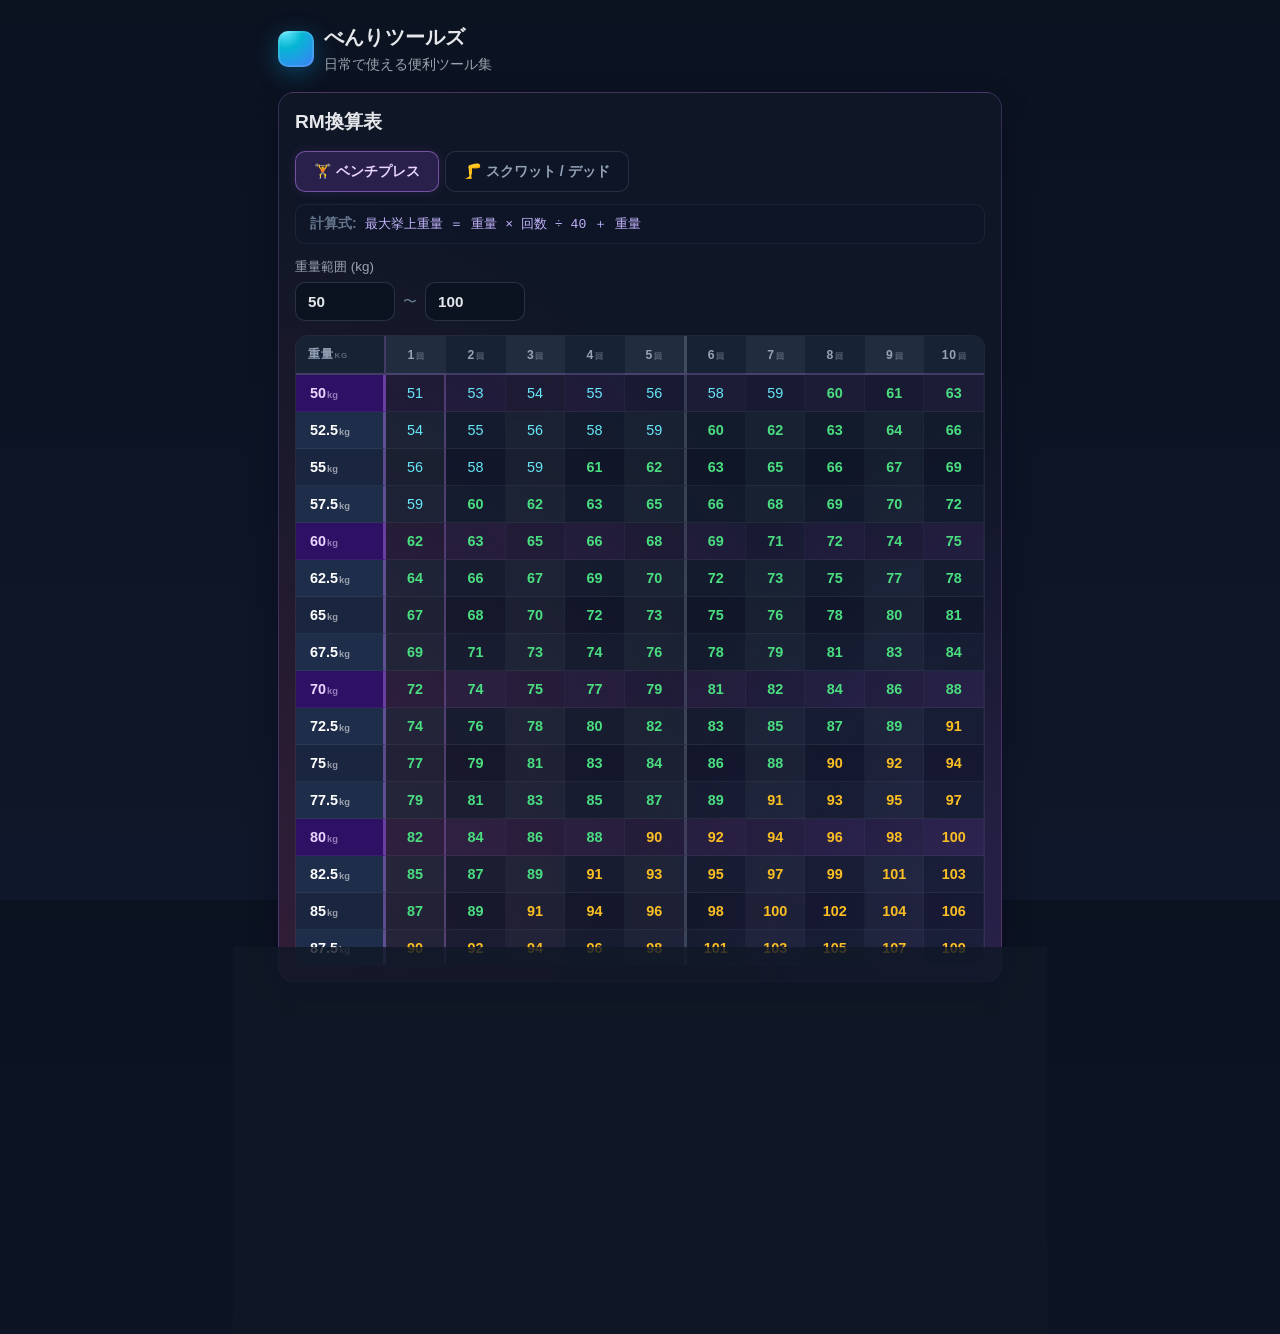
==== commit 89f62bb8: "fix: update default min weight ranges for bench and squat exercises in script.js" ====
--- a/index.html
+++ b/index.html
@@ -36,7 +36,7 @@
 				<div class="rm-range-group">
 					<label for="rmRangeMin">重量範囲 (kg)</label>
 					<div class="rm-range-inputs">
-						<input type="number" id="rmRangeMin" value="40" min="0" step="2.5" />
+						<input type="number" id="rmRangeMin" value="50" min="0" step="2.5" />
 						<span class="rm-range-sep">〜</span>
 						<input type="number" id="rmRangeMax" value="100" min="0" step="2.5" />
 					</div>
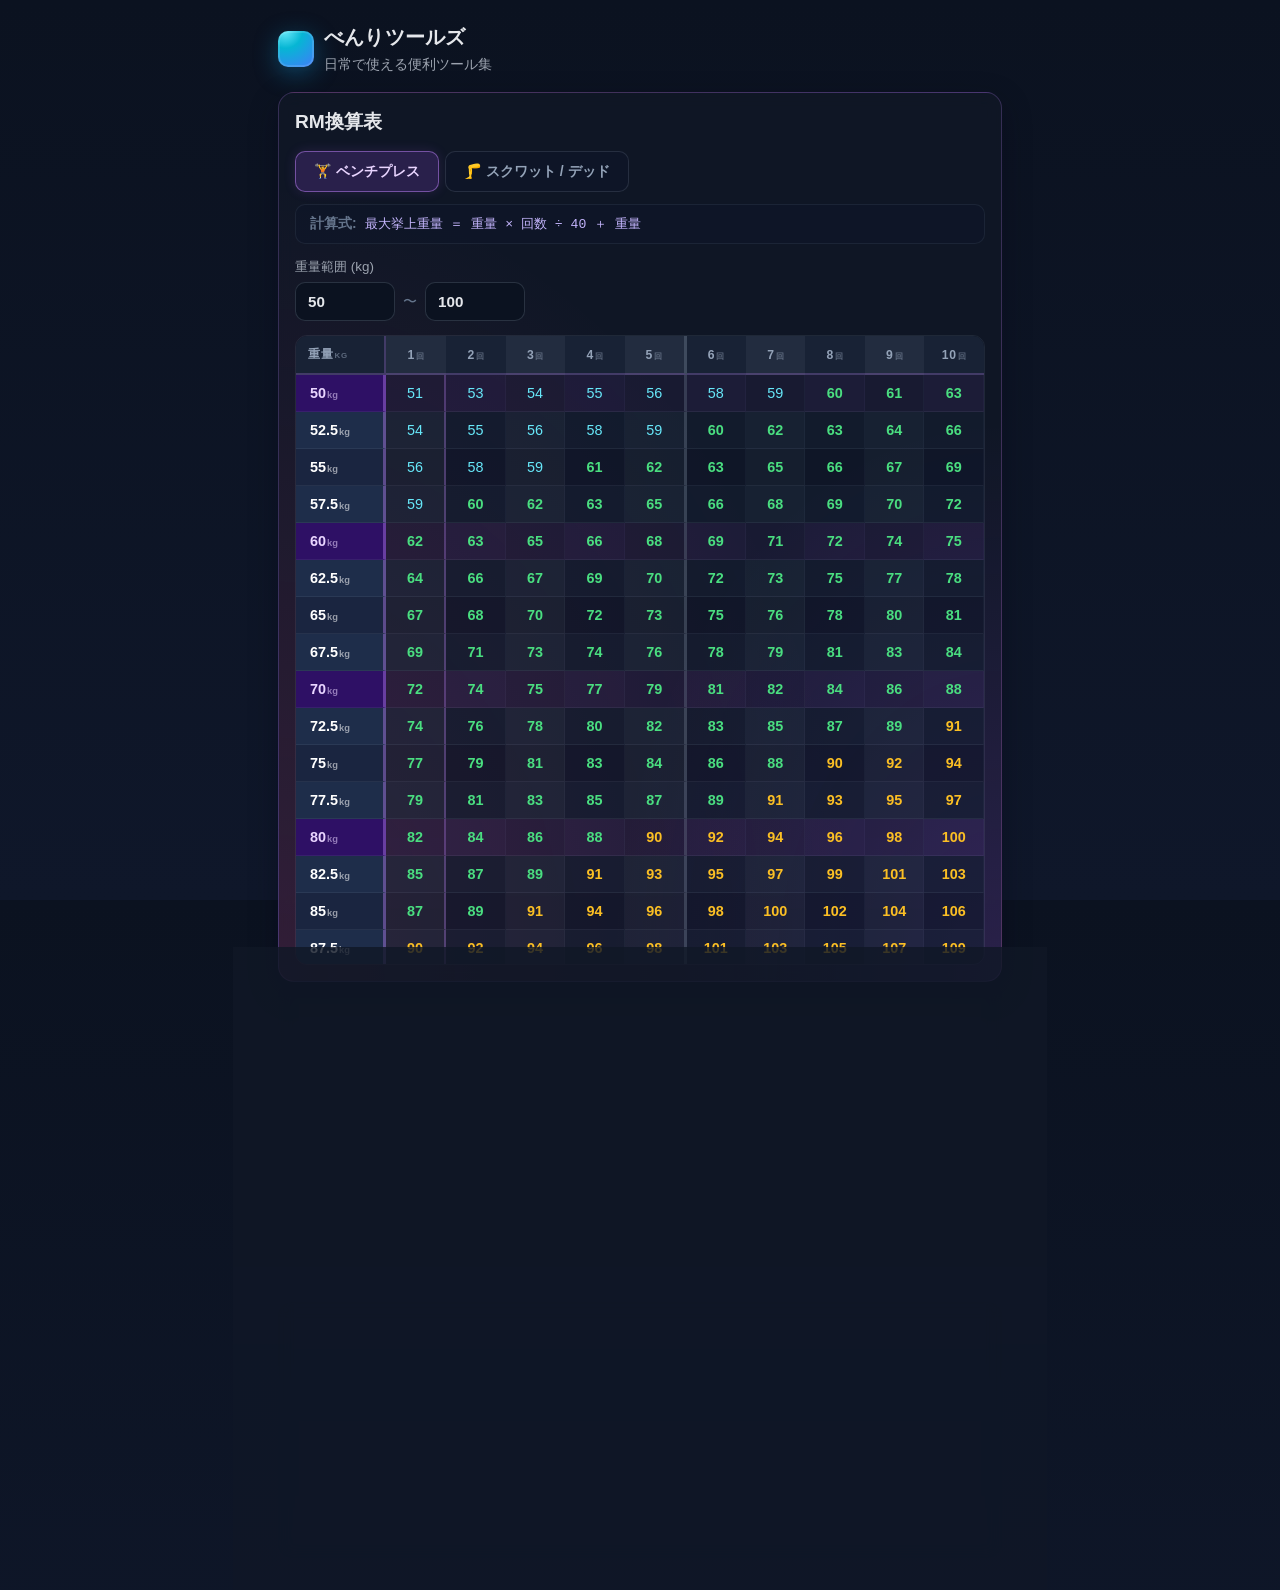
==== commit ca0fc996: "fix: update index.html structure and content to reflect recent site changes" ====
--- a/index.html
+++ b/index.html
@@ -65,6 +65,16 @@
 			<p class="muted quick-subnote">楽天のメルマガと楽天ショップのメルマガをまとめて止める公式ページを開きます。</p>
 			<p class="muted quick-note">開いた先の「出欠表をつくる」を押すとリンクが完成します。</p>
 		</div>
+		<div class="card support-card">
+			<h2 class="section-title">🙏 応援のお願い</h2>
+			<p class="section-copy">もし「応援してもいいよ」という方がいれば、募金感覚で下記のリンクをご利用いただけると嬉しいです 🙏</p>
+			<div class="btns hero-actions" style="margin-top: 16px; gap: 12px;">
+				<a href="https://www.amazon.co.jp?&linkCode=ll2&tag=pumpkin041-22&linkId=18f56295483f42cb79c528745a2250fb&ref_=as_li_ss_tl" target="_blank" rel="noopener">🛒 Amazonはこちら</a>
+				<a href="https://item.rakuten.co.jp/rakutenoriginal-daily/ro-b-001/" target="_blank" rel="noopener">🏬 楽天市場はこちら</a>
+			</div>
+			<p class="muted" style="margin-top: 12px;">※リンク経由でAmazonや楽天の商品を購入すると、購入額の一部が運営費として還元されます。</p>
+			<p class="muted">※皆さまからいただいた支援は、水やお茶などの無料提供やイベント（例：<a href="https://kintech.connpass.com" target="_blank" rel="noopener">kintech.connpass.com</a>）運営費に活用させていただきます。</p>
+		</div>
 	</div>
 
 	<div id="toast" class="toast" role="status" aria-live="polite">コピーしました</div>
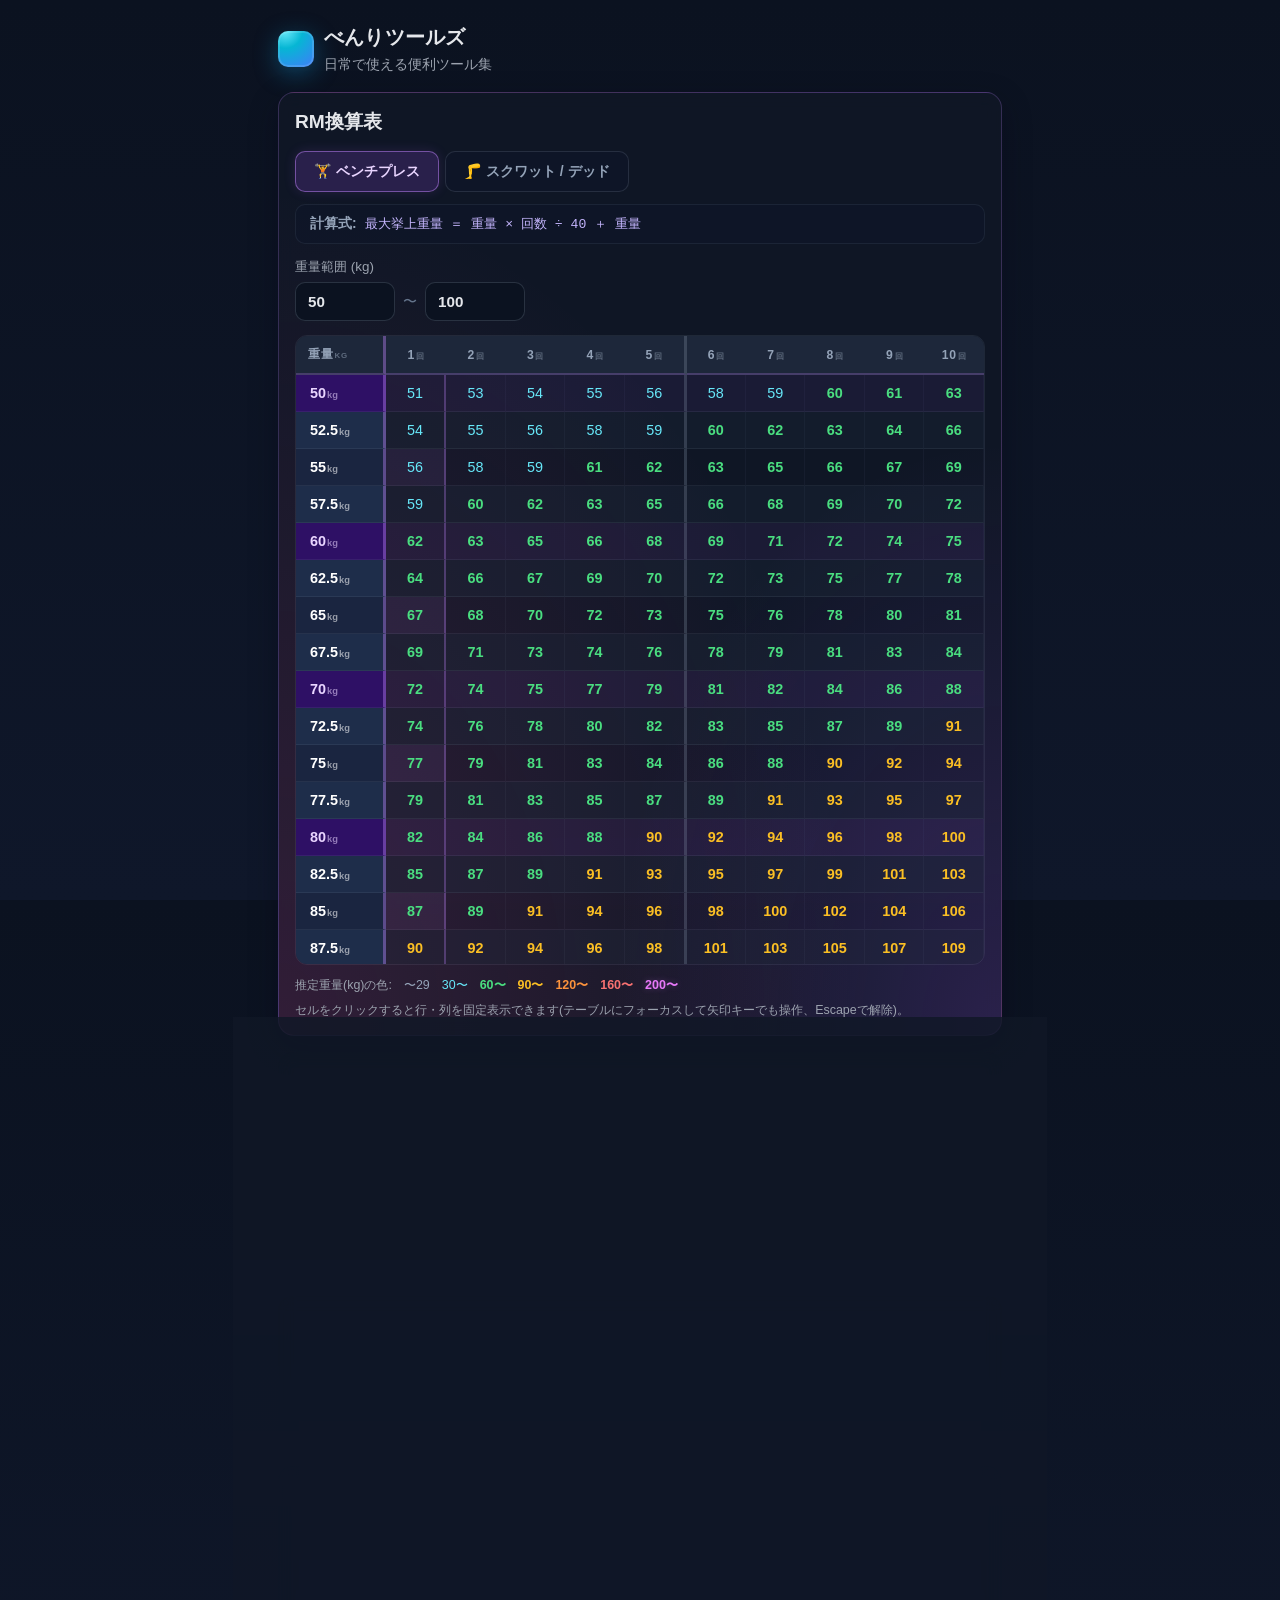
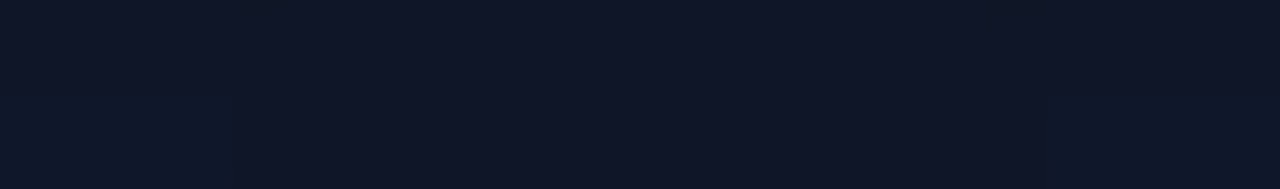
==== commit f5f8e3f2: "fix: README.mdとindex.htmlの内容を更新し、ユーザーインターフェースを改善 feat: script.jsに選択状態の保持機能を追加し、テーブルの操作性を向上 style: st" ====
--- a/index.html
+++ b/index.html
@@ -4,9 +4,14 @@
 <head>
 	<meta charset="utf-8" />
 	<meta name="viewport" content="width=device-width, initial-scale=1, viewport-fit=cover" />
-	<meta name="theme-color" content="#0ea5e9" />
+	<meta name="theme-color" content="#0b1220" />
+	<meta name="description" content="RM換算表、調整さんの出欠表クイック作成、楽天メルマガの一括解約など、日常で使える便利ツール集。" />
+	<meta property="og:title" content="べんりツールズ" />
+	<meta property="og:description" content="RM換算表や調整さんの出欠表クイック作成など、日常で使える便利ツール集" />
+	<meta property="og:type" content="website" />
 	<title>べんりツールズ</title>
-	<link rel="stylesheet" href="styles.css" />
+	<link rel="icon" href="data:image/svg+xml,<svg xmlns='http://www.w3.org/2000/svg' viewBox='0 0 100 100'><text y='.9em' font-size='90'>🧰</text></svg>" />
+	<link rel="stylesheet" href="styles.css?v=2" />
 </head>
 
 <body>
@@ -23,8 +28,8 @@
 			<h2 class="section-title">RM換算表</h2>
 
 			<div class="rm-tabs" id="rmTabs">
-				<button class="rm-tab is-active" data-tab="bench" id="rmTabBench">🏋️ ベンチプレス</button>
-				<button class="rm-tab" data-tab="squat" id="rmTabSquat">🦵 スクワット / デッド</button>
+				<button class="rm-tab is-active" data-tab="bench" id="rmTabBench" aria-pressed="true">🏋️ ベンチプレス</button>
+				<button class="rm-tab" data-tab="squat" id="rmTabSquat" aria-pressed="false">🦵 スクワット / デッド</button>
 			</div>
 
 			<div class="rm-formula" id="rmFormula">
@@ -36,49 +41,69 @@
 				<div class="rm-range-group">
 					<label for="rmRangeMin">重量範囲 (kg)</label>
 					<div class="rm-range-inputs">
-						<input type="number" id="rmRangeMin" value="50" min="0" step="2.5" />
+						<input type="number" id="rmRangeMin" value="50" min="0" step="2.5" aria-label="重量範囲の下限 (kg)" />
 						<span class="rm-range-sep">〜</span>
-						<input type="number" id="rmRangeMax" value="100" min="0" step="2.5" />
+						<input type="number" id="rmRangeMax" value="100" min="0" step="2.5" aria-label="重量範囲の上限 (kg)" />
 					</div>
 				</div>
 			</div>
 
-			<div class="rm-table-wrapper" id="rmTableWrapper">
+			<div class="rm-table-wrapper" id="rmTableWrapper" tabindex="0" role="region"
+				aria-label="RM換算表。矢印キーでセルを選択、Escapeで選択解除">
 				<table class="rm-table" id="rmTable">
+					<caption class="visually-hidden">重量と回数から最大挙上重量(1RM)を推定する換算表</caption>
 					<thead id="rmTableHead"></thead>
 					<tbody id="rmTableBody"></tbody>
 				</table>
 			</div>
+
+			<div class="rm-legend">
+				<span class="rm-legend-label">推定重量(kg)の色:</span>
+				<span class="rm-lv1">〜29</span>
+				<span class="rm-lv2">30〜</span>
+				<span class="rm-lv3">60〜</span>
+				<span class="rm-lv4">90〜</span>
+				<span class="rm-lv5">120〜</span>
+				<span class="rm-lv6">160〜</span>
+				<span class="rm-lv7">200〜</span>
+			</div>
+			<p class="muted rm-hint">セルをクリックすると行・列を固定表示できます(テーブルにフォーカスして矢印キーでも操作、Escapeで解除)。</p>
+			<p id="rmLive" class="visually-hidden" aria-live="polite"></p>
 		</div>
 
 		<div class="card quick-card">
 			<p class="eyebrow">クイック</p>
-			<h2 class="section-title">すぐ作る</h2>
-			<p class="section-copy">今日から2ヶ月先</p>
+			<h2 class="section-title">調整さんをすぐ作る</h2>
+			<p class="section-copy">今日から2ヶ月先までの金曜夜・土日を候補にした日程調整ページ「調整さん」を開きます。</p>
 			<div class="btns hero-actions quick-actions" style="margin-top: 16px;">
-				<button id="quickLaunchAllDayBtn">金曜19時~/土日終日</button>
-				<button id="quickLaunchSplitBtn">金曜19時~/土日9~13時/土日13時~17時</button>
+				<button id="quickLaunchAllDayBtn">出欠表を作る<span class="btn-sub">金曜19時〜 + 土日終日</span></button>
+				<button id="quickLaunchSplitBtn">出欠表を作る<span class="btn-sub">金曜19時〜 + 土日 午前/午後</span></button>
 			</div>
-			<div class="btns quick-subactions">
-				<button id="openRakutenUnsubscribeBtn" class="secondary">楽天メルマガを全部解約</button>
+			<p class="quick-note">開いた先の「出欠表をつくる」ボタンを押すとリンクが完成します。</p>
+		</div>
+
+		<div class="card">
+			<h2 class="section-title">楽天メルマガをまとめて解約</h2>
+			<p class="section-copy">楽天のメルマガと楽天ショップのメルマガをまとめて止める公式ページを開きます。</p>
+			<div class="btns" style="margin-top: 12px;">
+				<button id="openRakutenUnsubscribeBtn" class="secondary">解約ページを開く</button>
 			</div>
-			<p class="muted quick-subnote">楽天のメルマガと楽天ショップのメルマガをまとめて止める公式ページを開きます。</p>
-			<p class="muted quick-note">開いた先の「出欠表をつくる」を押すとリンクが完成します。</p>
 		</div>
+
 		<div class="card support-card">
 			<h2 class="section-title">🙏 応援のお願い</h2>
 			<p class="section-copy">もし「応援してもいいよ」という方がいれば、募金感覚で下記のリンクをご利用いただけると嬉しいです 🙏</p>
 			<div class="btns hero-actions" style="margin-top: 16px; gap: 12px;">
-				<a href="https://www.amazon.co.jp?&linkCode=ll2&tag=pumpkin041-22&linkId=18f56295483f42cb79c528745a2250fb&ref_=as_li_ss_tl" target="_blank" rel="noopener">🛒 Amazonはこちら</a>
-				<a href="https://item.rakuten.co.jp/rakutenoriginal-daily/ro-b-001/" target="_blank" rel="noopener">🏬 楽天市場はこちら</a>
+				<a class="btn" href="https://www.amazon.co.jp?&linkCode=ll2&tag=pumpkin041-22&linkId=18f56295483f42cb79c528745a2250fb&ref_=as_li_ss_tl" target="_blank" rel="noopener">🛒 Amazonはこちら</a>
+				<a class="btn" href="https://item.rakuten.co.jp/rakutenoriginal-daily/ro-b-001/" target="_blank" rel="noopener">🏬 楽天市場はこちら</a>
 			</div>
 			<p class="muted" style="margin-top: 12px;">※リンク経由でAmazonや楽天の商品を購入すると、購入額の一部が運営費として還元されます。</p>
-			<p class="muted">※皆さまからいただいた支援は、水やお茶などの無料提供やイベント（例：<a href="https://kintech.connpass.com" target="_blank" rel="noopener">kintech.connpass.com</a>）運営費に活用させていただきます。</p>
+			<p class="muted">※皆さまからいただいた支援は、水やお茶などの無料提供やイベント(例:<a href="https://kintech.connpass.com" target="_blank" rel="noopener">kintech.connpass.com</a>)運営費に活用させていただきます。</p>
 		</div>
 	</div>
 
 	<div id="toast" class="toast" role="status" aria-live="polite">コピーしました</div>
-	<script src="script.js" defer></script>
+	<script src="script.js?v=2" defer></script>
 </body>
 
-</html>+</html>
--- a/styles.css
+++ b/styles.css
@@ -83,6 +83,18 @@
 	line-height: 1.6;
 }
 
+.visually-hidden {
+	position: absolute;
+	width: 1px;
+	height: 1px;
+	margin: -1px;
+	padding: 0;
+	overflow: hidden;
+	clip: rect(0 0 0 0);
+	white-space: nowrap;
+	border: 0;
+}
+
 .card {
 	background: rgba(17, 24, 39, 0.7);
 	border: 1px solid rgba(148, 163, 184, 0.12);
@@ -92,6 +104,16 @@
 	box-shadow: 0 10px 30px rgba(2, 6, 23, 0.3);
 }
 
+.container>.card+.card {
+	margin-top: 16px;
+}
+
+/* 本文中のリンク(ボタン以外)はダーク背景で読める色に */
+.card a:not(.btn) {
+	color: #7dd3fc;
+	text-underline-offset: 2px;
+}
+
 .grid {
 	display: grid;
 	gap: 12px;
@@ -107,7 +129,6 @@
 		radial-gradient(160% 180% at 0% 0%, rgba(14, 165, 233, 0.28) 0%, rgba(14, 165, 233, 0) 50%),
 		rgba(17, 24, 39, 0.82);
 	border-color: rgba(125, 211, 252, 0.22);
-	margin-bottom: 14px;
 }
 
 .quick-card .section-copy {
@@ -146,19 +167,6 @@
 	color: #bfdbfe;
 	font-size: .88rem;
 	line-height: 1.5;
-}
-
-.quick-subactions {
-	margin-top: 10px;
-}
-
-.quick-subactions>* {
-	flex: 1 1 100%;
-	justify-content: center;
-}
-
-.quick-subnote {
-	margin: 10px 0 0;
 }
 
 label {
@@ -181,6 +189,16 @@
 	border-radius: 12px;
 	outline: none;
 	font-size: 1rem;
+}
+
+/* outlineを消す代わりのフォーカス表示 */
+input[type="text"]:focus,
+input[type="time"]:focus,
+select:focus,
+textarea:focus,
+input[type="date"]:focus {
+	border-color: rgba(125, 211, 252, 0.55);
+	box-shadow: 0 0 0 3px rgba(14, 165, 233, 0.15);
 }
 
 textarea {
@@ -251,6 +269,16 @@
 	box-shadow: 0 6px 18px rgba(14, 165, 233, 0.35);
 }
 
+button:hover,
+a.btn:hover {
+	filter: brightness(1.1);
+}
+
+button:active,
+a.btn:active {
+	transform: translateY(1px);
+}
+
 button.secondary,
 a.btn.secondary {
 	background: #111827;
@@ -282,6 +310,15 @@
 
 .quick-actions button {
 	width: 100%;
+	flex-direction: column;
+	gap: 2px;
+}
+
+.btn-sub {
+	display: block;
+	font-size: .78rem;
+	font-weight: 500;
+	opacity: .9;
 }
 
 .quick-detail-link {
@@ -387,7 +424,7 @@
 }
 
 .rm-formula-label {
-	color: #64748b;
+	color: #94a3b8;
 	font-weight: 600;
 }
 
@@ -450,6 +487,11 @@
 	overflow-y: auto;
 }
 
+.rm-table-wrapper:focus-visible {
+	outline: 2px solid rgba(125, 211, 252, 0.6);
+	outline-offset: 2px;
+}
+
 /* テーブル本体 */
 .rm-table {
 	border-collapse: separate;
@@ -459,8 +501,15 @@
 	min-width: 100%;
 }
 
+/* セルはクリックで行・列を選択できる */
+.rm-table thead th[data-reps],
+.rm-table tbody th,
+.rm-table tbody td {
+	cursor: pointer;
+}
+
 /* ヘッダー */
-.rm-table th {
+.rm-table thead th {
 	position: sticky;
 	top: 0;
 	z-index: 3;
@@ -473,16 +522,15 @@
 	padding: 10px 12px;
 	text-align: center;
 	border-bottom: 2px solid rgba(192, 132, 252, 0.25);
-	backdrop-filter: blur(6px);
-}
-
-.rm-table th:first-child {
+}
+
+.rm-table thead th:first-child {
 	position: sticky;
 	left: 0;
 	z-index: 4;
 	text-align: left;
-	border-right: 2px solid rgba(192, 132, 252, 0.25);
-	min-width: 70px;
+	border-right: 3px solid rgba(192, 132, 252, 0.4);
+	min-width: 80px;
 }
 
 /* セル */
@@ -503,65 +551,55 @@
 	margin-left: 1px;
 }
 
-/* ── 奇数列・偶数列で背景をはっきり分ける ── */
-.rm-table td:nth-child(odd) {
-	background: rgba(15, 23, 42, 0.6);
-}
-.rm-table td:nth-child(even) {
-	background: rgba(30, 41, 59, 0.45);
-}
-
-/* ── ヘッダーも列ごとに色分け ── */
-.rm-table th:nth-child(odd) {
-	background: rgba(25, 35, 55, 0.98);
-}
-.rm-table th:nth-child(even) {
-	background: rgba(35, 45, 65, 0.98);
-}
-
 /* ── 5回ごとに太い縦線 ── */
 .rm-table td:nth-child(6),
 .rm-table th:nth-child(6) {
 	border-right: 3px solid rgba(148, 163, 184, 0.25);
 }
 
-/* ── 重量列（左固定） ── */
-.rm-table td:first-child {
+/* ── 重量列(左固定・行ヘッダー) ── */
+.rm-table tbody th {
 	position: sticky;
 	left: 0;
 	z-index: 2;
+	padding: 10px 14px;
+	border-bottom: 1px solid rgba(148, 163, 184, 0.1);
 	text-align: left;
+	font-size: .9rem;
 	font-weight: 800;
+	font-variant-numeric: tabular-nums;
 	color: #fff;
-	background: #1a2540 !important;
+	background: #1a2540;
 	border-right: 3px solid rgba(192, 132, 252, 0.4);
 	min-width: 80px;
 }
 
-/* ── 行の背景（偶数行） ── */
-.rm-table tbody tr:nth-child(even) td:nth-child(odd) {
-	background: rgba(20, 30, 50, 0.6);
-}
-.rm-table tbody tr:nth-child(even) td:nth-child(even) {
-	background: rgba(35, 48, 68, 0.45);
-}
-.rm-table tbody tr:nth-child(even) td:first-child {
-	background: #1e2d4a !important;
+/* ── 行の背景(偶数行) ── */
+.rm-table tbody tr:nth-child(even) td {
+	background: rgba(30, 41, 59, 0.35);
+}
+
+.rm-table tbody tr:nth-child(even) th {
+	background: #1e2d4a;
 }
 
 /* ── 10kg区切り行 ── */
-.rm-table tbody tr.rm-row-10k td:nth-child(odd) {
-	background: rgba(88, 50, 140, 0.18);
-}
-.rm-table tbody tr.rm-row-10k td:nth-child(even) {
-	background: rgba(88, 50, 140, 0.12);
-}
-.rm-table tbody tr.rm-row-10k td:first-child {
-	background: #2e1065 !important;
+.rm-table tbody tr.rm-row-10k td {
+	background: rgba(88, 50, 140, 0.16);
+}
+
+.rm-table tbody tr.rm-row-10k th {
+	background: #2e1065;
 	color: #e9d5ff;
 }
 
-/* ── パワーレベル色（カーソルなしでも一目でわかる） ── */
+/* ── 1RM列(1回)の強調 ── */
+.rm-table td.rm-cell-1rm {
+	background-image: linear-gradient(rgba(192, 132, 252, 0.08), rgba(192, 132, 252, 0.08));
+	border-right: 2px solid rgba(192, 132, 252, 0.3);
+}
+
+/* ── パワーレベル色(カーソルなしでも一目でわかる) ── */
 .rm-lv1 { color: #94a3b8; }
 .rm-lv2 { color: #67e8f9; }
 .rm-lv3 { color: #4ade80; font-weight: 600; }
@@ -570,7 +608,27 @@
 .rm-lv6 { color: #f87171; font-weight: 800; }
 .rm-lv7 { color: #e879f9; font-weight: 800; text-shadow: 0 0 6px rgba(232, 121, 249, 0.3); }
 
-/* ── 選択ハイライト（JS でクラスを付与） ── */
+/* ── 凡例 ── */
+.rm-legend {
+	display: flex;
+	flex-wrap: wrap;
+	align-items: center;
+	gap: 4px 12px;
+	margin-top: 12px;
+	font-size: .78rem;
+	font-variant-numeric: tabular-nums;
+}
+
+.rm-legend-label {
+	color: var(--sub);
+}
+
+.rm-hint {
+	margin: 8px 0 0;
+	font-size: .78rem;
+}
+
+/* ── 選択ハイライト(JS でクラスを付与) ── */
 
 /* 選択した行: 背景を明るい紫に */
 .rm-table tbody tr.rm-highlight-row td {
@@ -579,13 +637,13 @@
 	color: #ffffff !important;
 	text-shadow: 0 1px 2px rgba(0, 0, 0, 0.45);
 }
-.rm-table tbody tr.rm-highlight-row td:first-child {
-	background: #4c1d95 !important;
-	color: #fff !important;
-	filter: none;
-}
-
-/* 選択した列: 背景を白にして完全に色反転（最も目立つ） */
+
+.rm-table tbody tr.rm-highlight-row th {
+	background: #4c1d95;
+	color: #fff;
+}
+
+/* 選択した列: 背景を白にして完全に色反転(最も目立つ) */
 .rm-table td.rm-highlight-col {
 	background: #f8fafc !important;
 	color: #0f172a !important;
@@ -598,7 +656,7 @@
 }
 
 /* 選択したヘッダー: 濃い紫で反転 */
-.rm-table th.rm-highlight-col {
+.rm-table thead th.rm-highlight-col {
 	background: #7c3aed !important;
 	color: #fff !important;
 	filter: none;
@@ -614,17 +672,12 @@
 	outline-offset: -1px;
 	z-index: 10;
 	position: relative;
-	text-shadow: 0 1px 2px rgba(0,0,0,0.4) !important;
+	text-shadow: 0 1px 2px rgba(0, 0, 0, 0.4) !important;
 	transform: scale(1.15);
 	box-shadow: 0 0 20px rgba(168, 85, 247, 0.6);
 	border-radius: 4px;
 }
 
-/* ── 1RM列の強調 ── */
-.rm-table td.rm-cell-1rm {
-	border-right: 2px solid rgba(192, 132, 252, 0.3);
-}
-
 @media (max-width: 720px) {
 	.grid.cols-2 {
 		grid-template-columns: 1fr;
@@ -658,6 +711,12 @@
 
 	.rm-range-inputs input[type="number"] {
 		width: 80px;
+	}
+
+	/* モバイルではテーブル内スクロールをやめてページスクロールに任せる */
+	.rm-table-wrapper {
+		max-height: none;
+		overflow-y: visible;
 	}
 
 	.rm-table th,
@@ -666,8 +725,8 @@
 		font-size: .78rem;
 	}
 
-	.rm-table th:first-child,
-	.rm-table td:first-child {
+	.rm-table thead th:first-child,
+	.rm-table tbody th {
 		min-width: 58px;
 	}
-}+}
